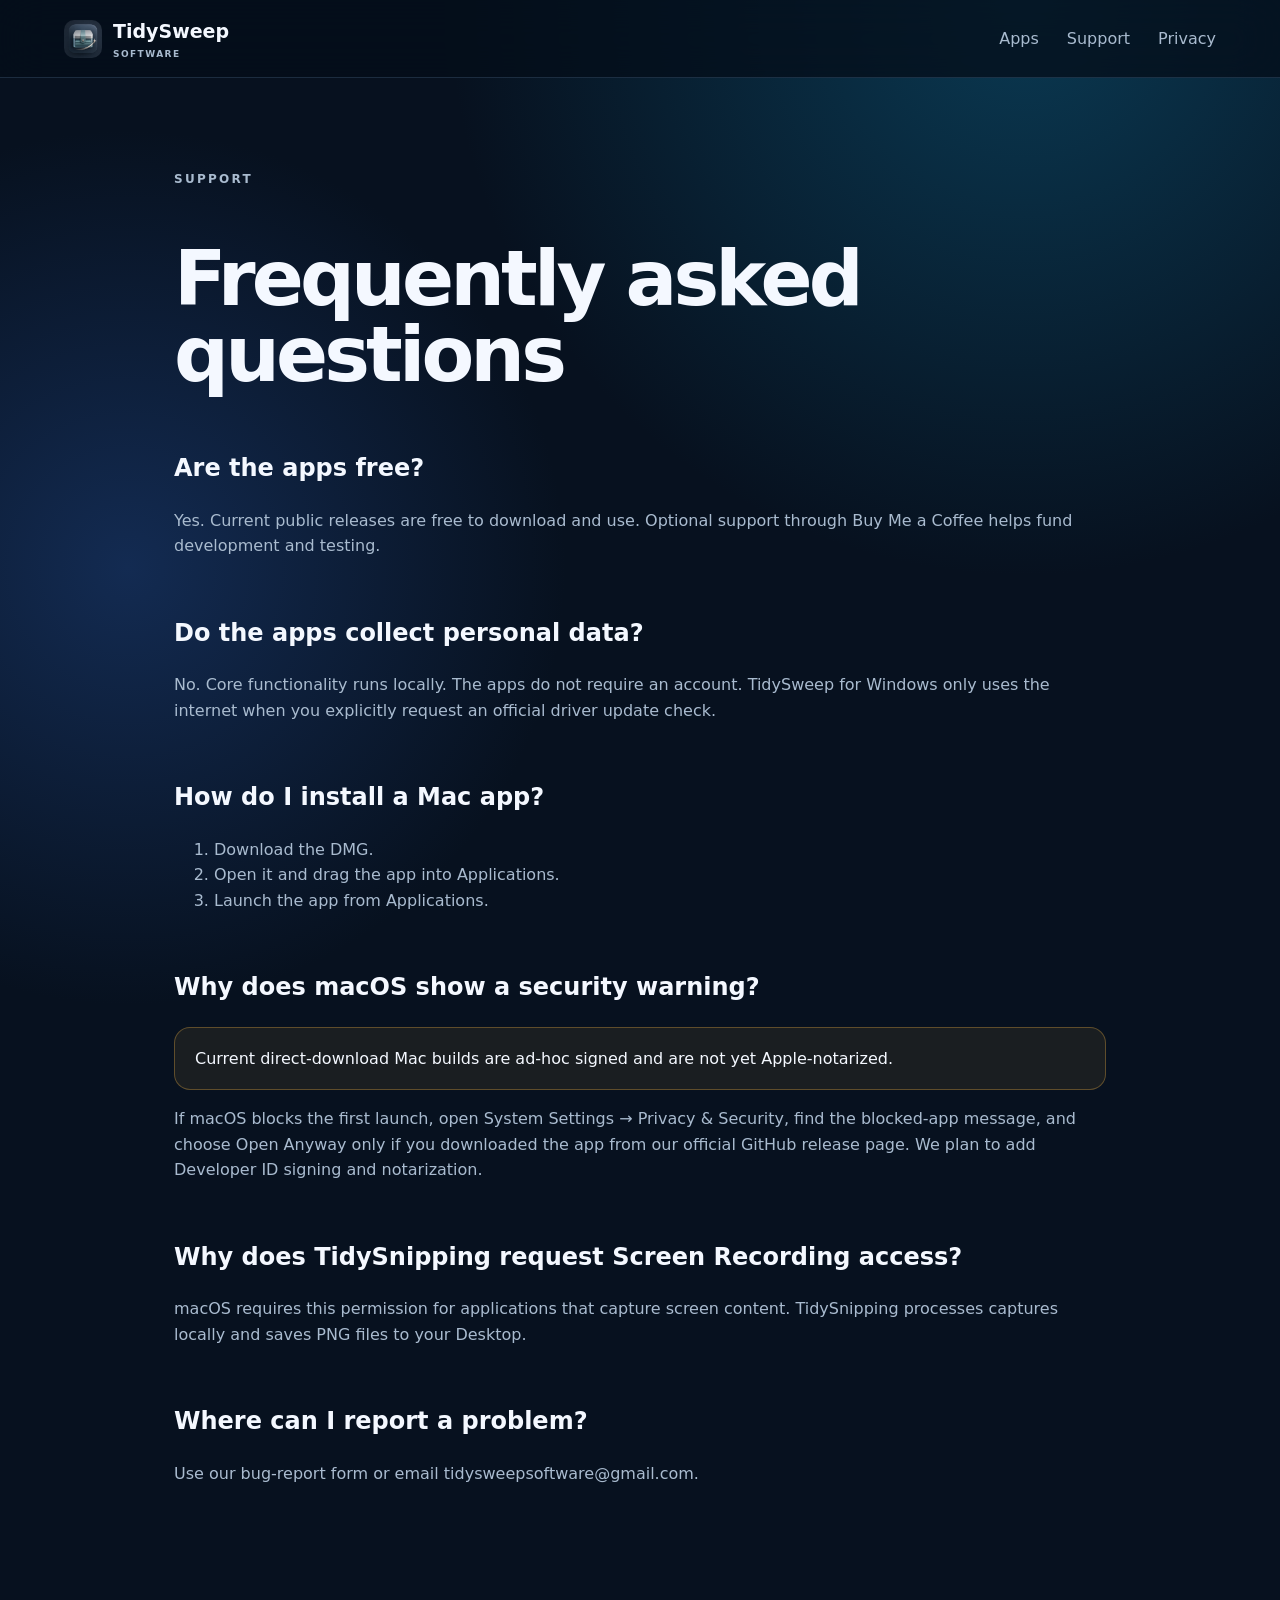
==== docs/faq.html @ dff1795a "Add TidySweep Software website and support pages" ====
<!doctype html><html lang="en"><head><meta charset="utf-8"><meta name="viewport" content="width=device-width,initial-scale=1"><title>FAQ — TidySweep Software</title><link rel="stylesheet" href="assets/site.css"></head><body><header class="site-header"><a class="brand" href="index.html"><img src="assets/tidysweep-icon.png" alt=""><span>TidySweep <small>Software</small></span></a><nav><a href="index.html#apps">Apps</a><a href="index.html#support">Support</a><a href="privacy.html">Privacy</a></nav></header><main class="page"><p class="eyebrow">Support</p><h1>Frequently asked questions</h1><h2>Are the apps free?</h2><p>Yes. Current public releases are free to download and use. Optional support through Buy Me a Coffee helps fund development and testing.</p><h2>Do the apps collect personal data?</h2><p>No. Core functionality runs locally. The apps do not require an account. TidySweep for Windows only uses the internet when you explicitly request an official driver update check.</p><h2>How do I install a Mac app?</h2><ol><li>Download the DMG.</li><li>Open it and drag the app into Applications.</li><li>Launch the app from Applications.</li></ol><h2>Why does macOS show a security warning?</h2><div class="notice">Current direct-download Mac builds are ad-hoc signed and are not yet Apple-notarized.</div><p>If macOS blocks the first launch, open System Settings → Privacy &amp; Security, find the blocked-app message, and choose Open Anyway only if you downloaded the app from our official GitHub release page. We plan to add Developer ID signing and notarization.</p><h2>Why does TidySnipping request Screen Recording access?</h2><p>macOS requires this permission for applications that capture screen content. TidySnipping processes captures locally and saves PNG files to your Desktop.</p><h2>Where can I report a problem?</h2><p>Use our <a href="https://github.com/tidysweepsoftware-lgtm/TidySweep-Software-Releases/issues/new?template=bug_report.md">bug-report form</a> or email <a href="mailto:tidysweepsoftware@gmail.com">tidysweepsoftware@gmail.com</a>.</p></main></body></html>
---- docs/assets/site.css ----
:root{--bg:#07111f;--panel:rgba(16,32,51,.72);--line:rgba(150,205,255,.16);--text:#f4f8ff;--muted:#a9bbcf;--blue:#58b7ff;--cyan:#46e6d3;--radius:28px}*{box-sizing:border-box}html{scroll-behavior:smooth}body{margin:0;color:var(--text);font:16px/1.6 Inter,ui-sans-serif,system-ui,-apple-system,BlinkMacSystemFont,"Segoe UI",sans-serif;background:radial-gradient(circle at 80% 0,#0a3952 0,transparent 30%),radial-gradient(circle at 10% 35%,#132b52 0,transparent 28%),var(--bg)}a{color:inherit;text-decoration:none}img{max-width:100%;display:block}.site-header{height:78px;position:sticky;top:0;z-index:10;display:flex;align-items:center;justify-content:space-between;padding:0 max(24px,5vw);background:rgba(5,14,26,.76);border-bottom:1px solid var(--line);backdrop-filter:blur(24px)}.brand{display:flex;align-items:center;gap:11px;font-weight:800;font-size:19px}.brand img{width:38px;height:38px;border-radius:10px}.brand small{display:block;color:var(--muted);font-size:9px;letter-spacing:.16em;text-transform:uppercase}.site-header nav{display:flex;align-items:center;gap:28px}.site-header nav>a:not(.button){color:var(--muted)}.site-header nav>a:hover{color:white}.menu{display:none}.button{display:inline-flex;align-items:center;justify-content:center;border-radius:14px;padding:13px 20px;background:linear-gradient(135deg,var(--blue),var(--cyan));color:#03101c;font-weight:800;box-shadow:0 10px 32px rgba(60,193,230,.2)}.button.ghost{color:var(--text);background:rgba(255,255,255,.055);box-shadow:none;border:1px solid var(--line)}.button.small{padding:9px 14px;border-radius:11px;font-size:14px}.hero{min-height:calc(100vh - 78px);display:grid;grid-template-columns:.85fr 1.15fr;align-items:center;gap:5vw;padding:70px max(24px,5vw)}.hero h1{font-size:clamp(54px,7vw,106px);letter-spacing:-.065em;line-height:.92;margin:12px 0 28px}.hero h1 span{background:linear-gradient(90deg,#69baff,#5be9d2);-webkit-background-clip:text;color:transparent}.eyebrow{color:#5ce4d4;text-transform:uppercase;letter-spacing:.19em;font-size:12px;font-weight:800}.lead{max-width:640px;color:var(--muted);font-size:20px}.actions{display:flex;gap:12px;margin:30px 0}.trust{display:flex;gap:24px;list-style:none;padding:0;color:var(--muted);font-size:14px}.trust li:before{content:"✓";color:var(--cyan);margin-right:7px}.hero-visual img{border-radius:32px;box-shadow:0 35px 120px rgba(0,0,0,.55);border:1px solid rgba(130,210,255,.2)}.section{padding:95px max(24px,5vw)}.section-heading{max-width:800px;margin-bottom:35px}.section h2{font-size:clamp(36px,4vw,58px);letter-spacing:-.04em;line-height:1.05;margin:8px 0}.app-grid{display:grid;grid-template-columns:repeat(3,1fr);gap:20px}.app-card{background:linear-gradient(145deg,rgba(20,39,61,.86),rgba(11,25,41,.75));border:1px solid var(--line);border-radius:var(--radius);padding:28px;backdrop-filter:blur(18px);box-shadow:0 25px 70px rgba(0,0,0,.18)}.app-card.featured{background:linear-gradient(145deg,rgba(24,54,79,.93),rgba(10,31,47,.78))}.app-title{display:flex;gap:15px;align-items:center}.app-title img{width:58px;height:58px;border-radius:15px}.platform{margin:0;color:var(--blue);font-size:11px;font-weight:800;text-transform:uppercase;letter-spacing:.15em}.app-card h3{font-size:23px;margin:0}.app-card>p,.app-card li{color:var(--muted)}.app-card ul{padding-left:20px;min-height:116px}.card-actions{display:flex;align-items:center;justify-content:space-between;gap:12px;margin-top:20px}.card-actions>a:not(.button){color:var(--blue);font-weight:700}.status{font-size:12px;color:#ffd17a;background:rgba(255,188,70,.08);border:1px solid rgba(255,190,70,.2);padding:7px 10px;border-radius:10px}.showcase{background:rgba(255,255,255,.02);border-block:1px solid var(--line)}.shots{display:grid;grid-template-columns:1.25fr .75fr;gap:20px}.shots figure{margin:0;background:var(--panel);border:1px solid var(--line);border-radius:24px;padding:13px}.shots figure:first-child{grid-row:span 2}.shots img{width:100%;height:100%;object-fit:cover;border-radius:15px}.shots figcaption{padding:10px 5px 2px;color:var(--muted);font-size:13px}.support{display:grid;grid-template-columns:.7fr 1.3fr;gap:7vw;align-items:start}.support>div>p:not(.eyebrow){color:var(--muted);font-size:18px}.support-grid{display:grid;grid-template-columns:1fr 1fr;gap:14px}.support-grid a{display:flex;flex-direction:column;padding:22px;border:1px solid var(--line);border-radius:18px;background:var(--panel)}.support-grid a:hover{transform:translateY(-2px);border-color:rgba(90,220,220,.5)}.support-grid span{color:var(--muted);font-size:14px}footer{display:grid;grid-template-columns:1fr 1fr 1fr;gap:25px;padding:45px max(24px,5vw);border-top:1px solid var(--line);color:var(--muted)}footer>div:last-of-type{display:flex;gap:20px;justify-content:flex-end}footer .copyright{grid-column:1/-1;font-size:12px}.page{max-width:980px;margin:auto;padding:80px 24px 120px}.page h1{font-size:clamp(44px,6vw,78px);letter-spacing:-.05em;line-height:1}.page h2{margin-top:55px}.page p,.page li{color:var(--muted)}.notice{padding:18px 20px;border:1px solid rgba(255,190,70,.3);background:rgba(255,190,70,.08);border-radius:16px}.gallery{display:grid;grid-template-columns:1fr 1fr;gap:14px}.gallery img{border-radius:16px;border:1px solid var(--line)}@media(max-width:900px){.hero{grid-template-columns:1fr;min-height:auto}.app-grid{grid-template-columns:1fr}.support{grid-template-columns:1fr}.site-header nav{display:none;position:absolute;left:14px;right:14px;top:70px;flex-direction:column;background:#0c1928;padding:20px;border:1px solid var(--line);border-radius:18px}.site-header nav.open{display:flex}.menu{display:block;color:white;background:none;border:1px solid var(--line);border-radius:10px;padding:8px 12px}.shots,.support-grid,.gallery{grid-template-columns:1fr}.shots figure:first-child{grid-row:auto}footer{grid-template-columns:1fr}footer>div:last-of-type{justify-content:flex-start;flex-wrap:wrap}}
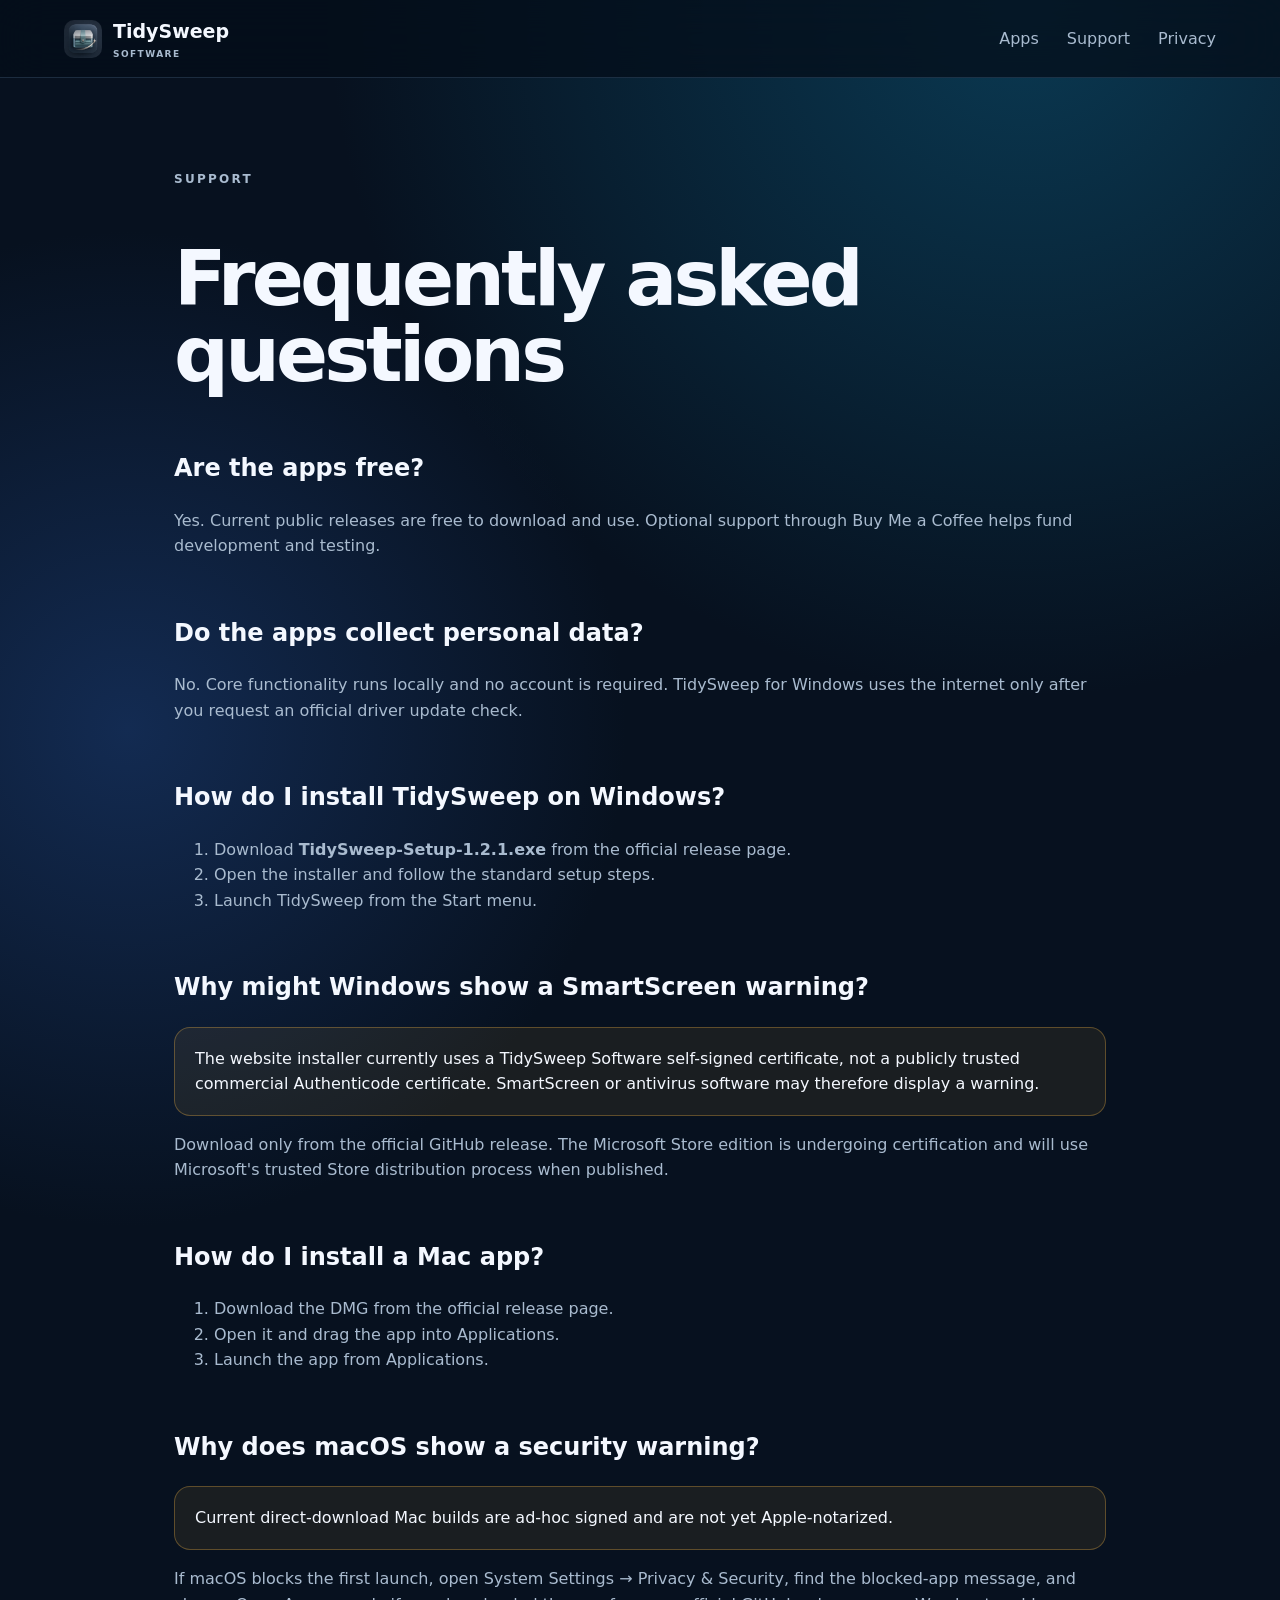
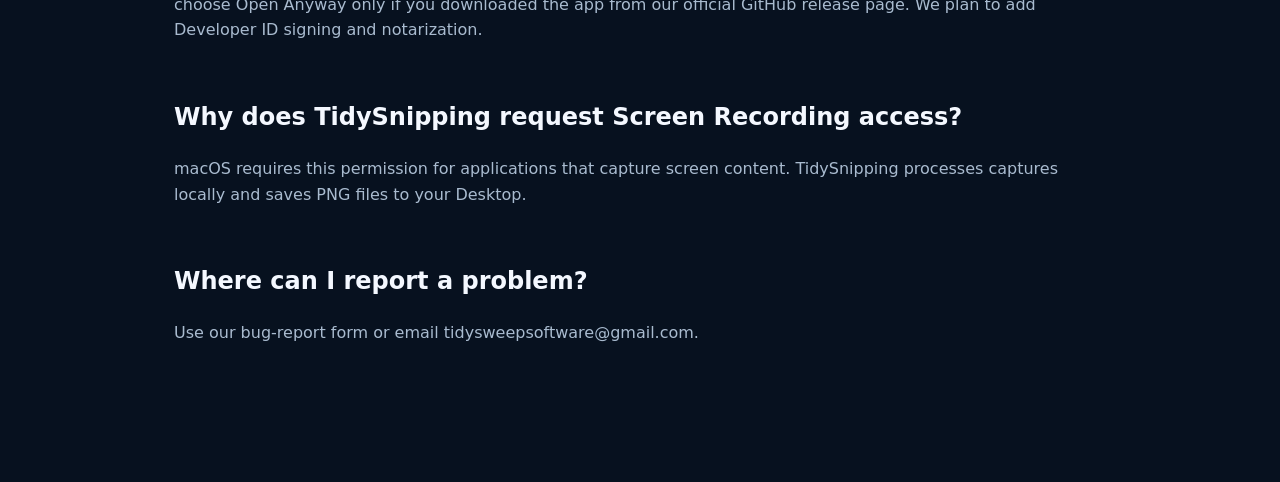
==== commit 989421e4: "Expand product pages with screenshots and Windows release" ====
--- a/docs/faq.html
+++ b/docs/faq.html
@@ -1 +1,14 @@
-<!doctype html><html lang="en"><head><meta charset="utf-8"><meta name="viewport" content="width=device-width,initial-scale=1"><title>FAQ — TidySweep Software</title><link rel="stylesheet" href="assets/site.css"></head><body><header class="site-header"><a class="brand" href="index.html"><img src="assets/tidysweep-icon.png" alt=""><span>TidySweep <small>Software</small></span></a><nav><a href="index.html#apps">Apps</a><a href="index.html#support">Support</a><a href="privacy.html">Privacy</a></nav></header><main class="page"><p class="eyebrow">Support</p><h1>Frequently asked questions</h1><h2>Are the apps free?</h2><p>Yes. Current public releases are free to download and use. Optional support through Buy Me a Coffee helps fund development and testing.</p><h2>Do the apps collect personal data?</h2><p>No. Core functionality runs locally. The apps do not require an account. TidySweep for Windows only uses the internet when you explicitly request an official driver update check.</p><h2>How do I install a Mac app?</h2><ol><li>Download the DMG.</li><li>Open it and drag the app into Applications.</li><li>Launch the app from Applications.</li></ol><h2>Why does macOS show a security warning?</h2><div class="notice">Current direct-download Mac builds are ad-hoc signed and are not yet Apple-notarized.</div><p>If macOS blocks the first launch, open System Settings → Privacy &amp; Security, find the blocked-app message, and choose Open Anyway only if you downloaded the app from our official GitHub release page. We plan to add Developer ID signing and notarization.</p><h2>Why does TidySnipping request Screen Recording access?</h2><p>macOS requires this permission for applications that capture screen content. TidySnipping processes captures locally and saves PNG files to your Desktop.</p><h2>Where can I report a problem?</h2><p>Use our <a href="https://github.com/tidysweepsoftware-lgtm/TidySweep-Software-Releases/issues/new?template=bug_report.md">bug-report form</a> or email <a href="mailto:tidysweepsoftware@gmail.com">tidysweepsoftware@gmail.com</a>.</p></main></body></html>
+<!doctype html>
+<html lang="en">
+<head><meta charset="utf-8"><meta name="viewport" content="width=device-width,initial-scale=1"><meta name="description" content="Installation help and frequently asked questions for TidySweep Software apps."><title>FAQ — TidySweep Software</title><link rel="stylesheet" href="assets/site.css"></head>
+<body><header class="site-header"><a class="brand" href="index.html"><img src="assets/tidysweep-icon.png" alt=""><span>TidySweep <small>Software</small></span></a><nav><a href="index.html#apps">Apps</a><a href="index.html#support">Support</a><a href="privacy.html">Privacy</a></nav></header>
+<main class="page"><p class="eyebrow">Support</p><h1>Frequently asked questions</h1>
+  <h2>Are the apps free?</h2><p>Yes. Current public releases are free to download and use. Optional support through Buy Me a Coffee helps fund development and testing.</p>
+  <h2>Do the apps collect personal data?</h2><p>No. Core functionality runs locally and no account is required. TidySweep for Windows uses the internet only after you request an official driver update check.</p>
+  <h2>How do I install TidySweep on Windows?</h2><ol><li>Download <strong>TidySweep-Setup-1.2.1.exe</strong> from the official release page.</li><li>Open the installer and follow the standard setup steps.</li><li>Launch TidySweep from the Start menu.</li></ol>
+  <h2>Why might Windows show a SmartScreen warning?</h2><div class="notice">The website installer currently uses a TidySweep Software self-signed certificate, not a publicly trusted commercial Authenticode certificate. SmartScreen or antivirus software may therefore display a warning.</div><p>Download only from the official GitHub release. The Microsoft Store edition is undergoing certification and will use Microsoft's trusted Store distribution process when published.</p>
+  <h2>How do I install a Mac app?</h2><ol><li>Download the DMG from the official release page.</li><li>Open it and drag the app into Applications.</li><li>Launch the app from Applications.</li></ol>
+  <h2>Why does macOS show a security warning?</h2><div class="notice">Current direct-download Mac builds are ad-hoc signed and are not yet Apple-notarized.</div><p>If macOS blocks the first launch, open System Settings → Privacy &amp; Security, find the blocked-app message, and choose Open Anyway only if you downloaded the app from our official GitHub release page. We plan to add Developer ID signing and notarization.</p>
+  <h2>Why does TidySnipping request Screen Recording access?</h2><p>macOS requires this permission for applications that capture screen content. TidySnipping processes captures locally and saves PNG files to your Desktop.</p>
+  <h2>Where can I report a problem?</h2><p>Use our <a href="https://github.com/tidysweepsoftware-lgtm/TidySweep-Software-Releases/issues/new?template=bug_report.md">bug-report form</a> or email <a href="mailto:tidysweepsoftware@gmail.com">tidysweepsoftware@gmail.com</a>.</p>
+</main></body></html>
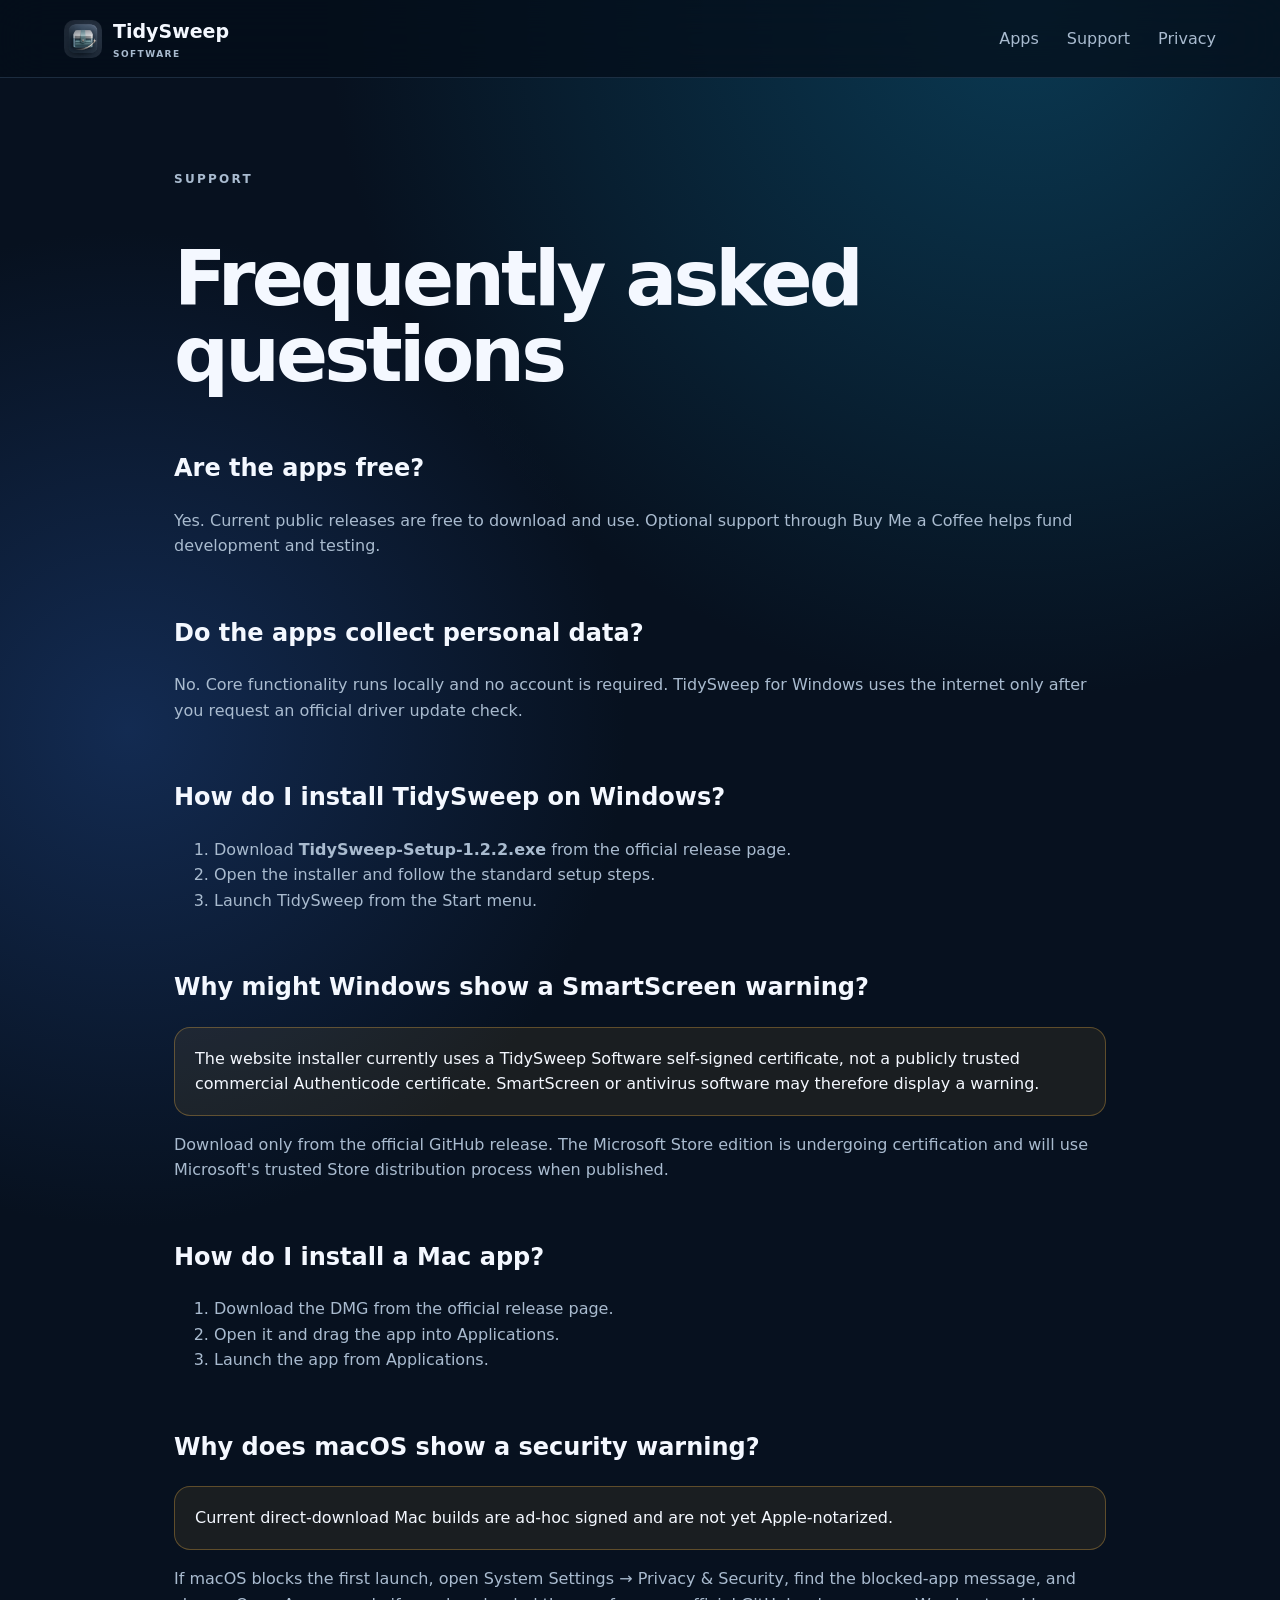
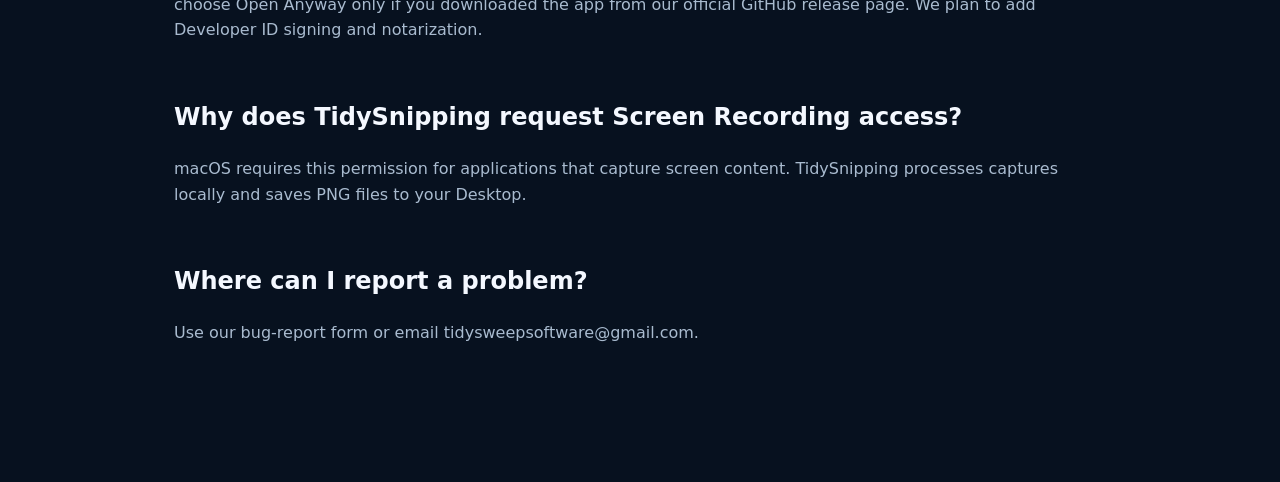
==== commit 7c1a72ce: "Update Windows download to 1.2.2" ====
--- a/docs/faq.html
+++ b/docs/faq.html
@@ -5,7 +5,7 @@
 <main class="page"><p class="eyebrow">Support</p><h1>Frequently asked questions</h1>
   <h2>Are the apps free?</h2><p>Yes. Current public releases are free to download and use. Optional support through Buy Me a Coffee helps fund development and testing.</p>
   <h2>Do the apps collect personal data?</h2><p>No. Core functionality runs locally and no account is required. TidySweep for Windows uses the internet only after you request an official driver update check.</p>
-  <h2>How do I install TidySweep on Windows?</h2><ol><li>Download <strong>TidySweep-Setup-1.2.1.exe</strong> from the official release page.</li><li>Open the installer and follow the standard setup steps.</li><li>Launch TidySweep from the Start menu.</li></ol>
+  <h2>How do I install TidySweep on Windows?</h2><ol><li>Download <strong>TidySweep-Setup-1.2.2.exe</strong> from the official release page.</li><li>Open the installer and follow the standard setup steps.</li><li>Launch TidySweep from the Start menu.</li></ol>
   <h2>Why might Windows show a SmartScreen warning?</h2><div class="notice">The website installer currently uses a TidySweep Software self-signed certificate, not a publicly trusted commercial Authenticode certificate. SmartScreen or antivirus software may therefore display a warning.</div><p>Download only from the official GitHub release. The Microsoft Store edition is undergoing certification and will use Microsoft's trusted Store distribution process when published.</p>
   <h2>How do I install a Mac app?</h2><ol><li>Download the DMG from the official release page.</li><li>Open it and drag the app into Applications.</li><li>Launch the app from Applications.</li></ol>
   <h2>Why does macOS show a security warning?</h2><div class="notice">Current direct-download Mac builds are ad-hoc signed and are not yet Apple-notarized.</div><p>If macOS blocks the first launch, open System Settings → Privacy &amp; Security, find the blocked-app message, and choose Open Anyway only if you downloaded the app from our official GitHub release page. We plan to add Developer ID signing and notarization.</p>
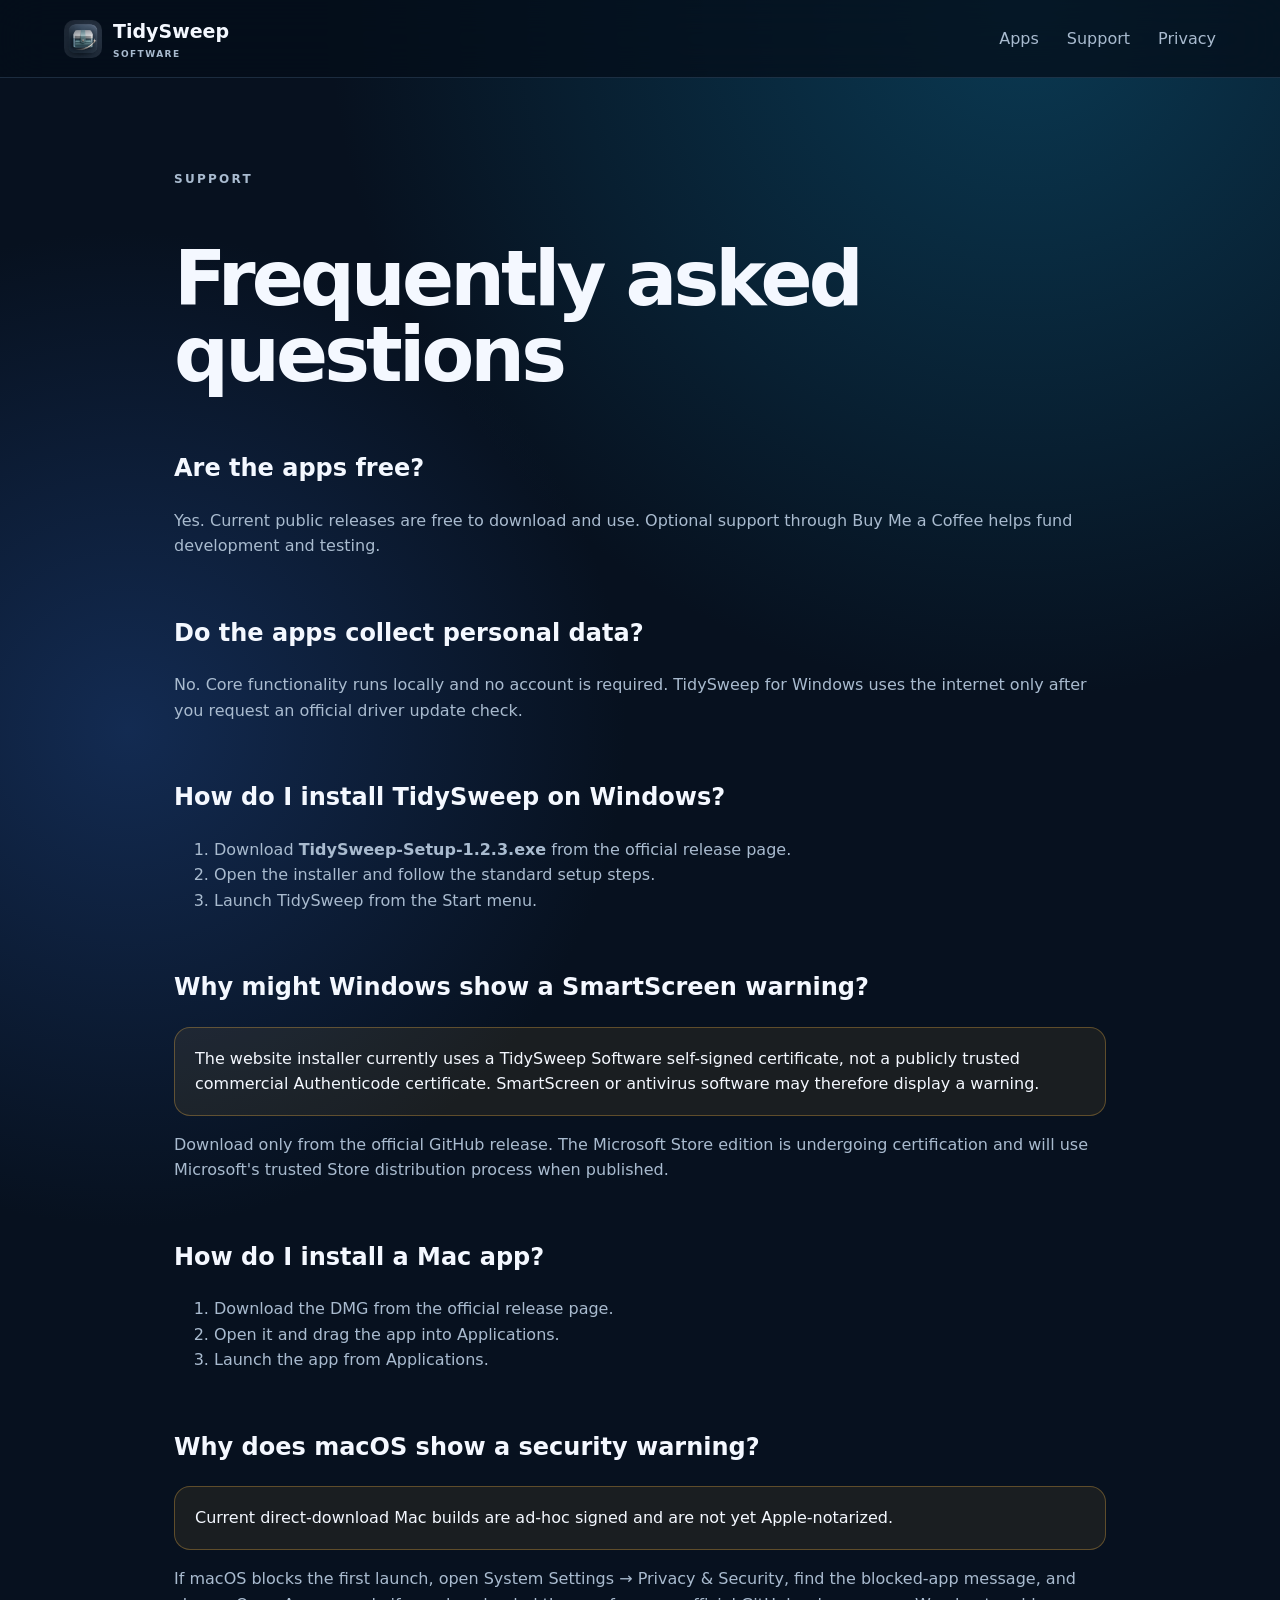
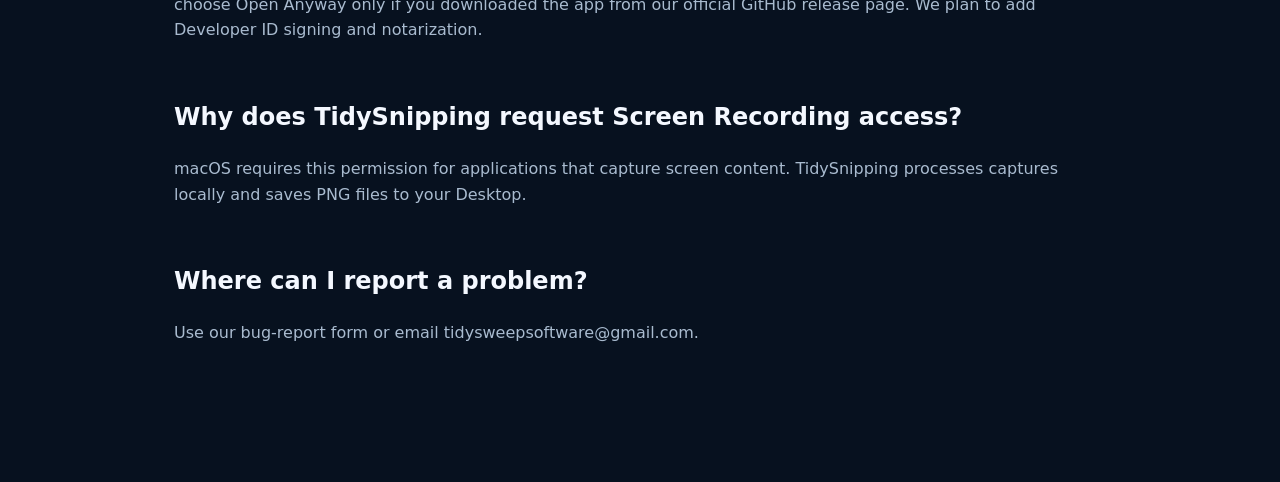
==== commit ebd8bac8: "Update Windows download to 1.2.3" ====
--- a/docs/faq.html
+++ b/docs/faq.html
@@ -5,7 +5,7 @@
 <main class="page"><p class="eyebrow">Support</p><h1>Frequently asked questions</h1>
   <h2>Are the apps free?</h2><p>Yes. Current public releases are free to download and use. Optional support through Buy Me a Coffee helps fund development and testing.</p>
   <h2>Do the apps collect personal data?</h2><p>No. Core functionality runs locally and no account is required. TidySweep for Windows uses the internet only after you request an official driver update check.</p>
-  <h2>How do I install TidySweep on Windows?</h2><ol><li>Download <strong>TidySweep-Setup-1.2.2.exe</strong> from the official release page.</li><li>Open the installer and follow the standard setup steps.</li><li>Launch TidySweep from the Start menu.</li></ol>
+  <h2>How do I install TidySweep on Windows?</h2><ol><li>Download <strong>TidySweep-Setup-1.2.3.exe</strong> from the official release page.</li><li>Open the installer and follow the standard setup steps.</li><li>Launch TidySweep from the Start menu.</li></ol>
   <h2>Why might Windows show a SmartScreen warning?</h2><div class="notice">The website installer currently uses a TidySweep Software self-signed certificate, not a publicly trusted commercial Authenticode certificate. SmartScreen or antivirus software may therefore display a warning.</div><p>Download only from the official GitHub release. The Microsoft Store edition is undergoing certification and will use Microsoft's trusted Store distribution process when published.</p>
   <h2>How do I install a Mac app?</h2><ol><li>Download the DMG from the official release page.</li><li>Open it and drag the app into Applications.</li><li>Launch the app from Applications.</li></ol>
   <h2>Why does macOS show a security warning?</h2><div class="notice">Current direct-download Mac builds are ad-hoc signed and are not yet Apple-notarized.</div><p>If macOS blocks the first launch, open System Settings → Privacy &amp; Security, find the blocked-app message, and choose Open Anyway only if you downloaded the app from our official GitHub release page. We plan to add Developer ID signing and notarization.</p>
